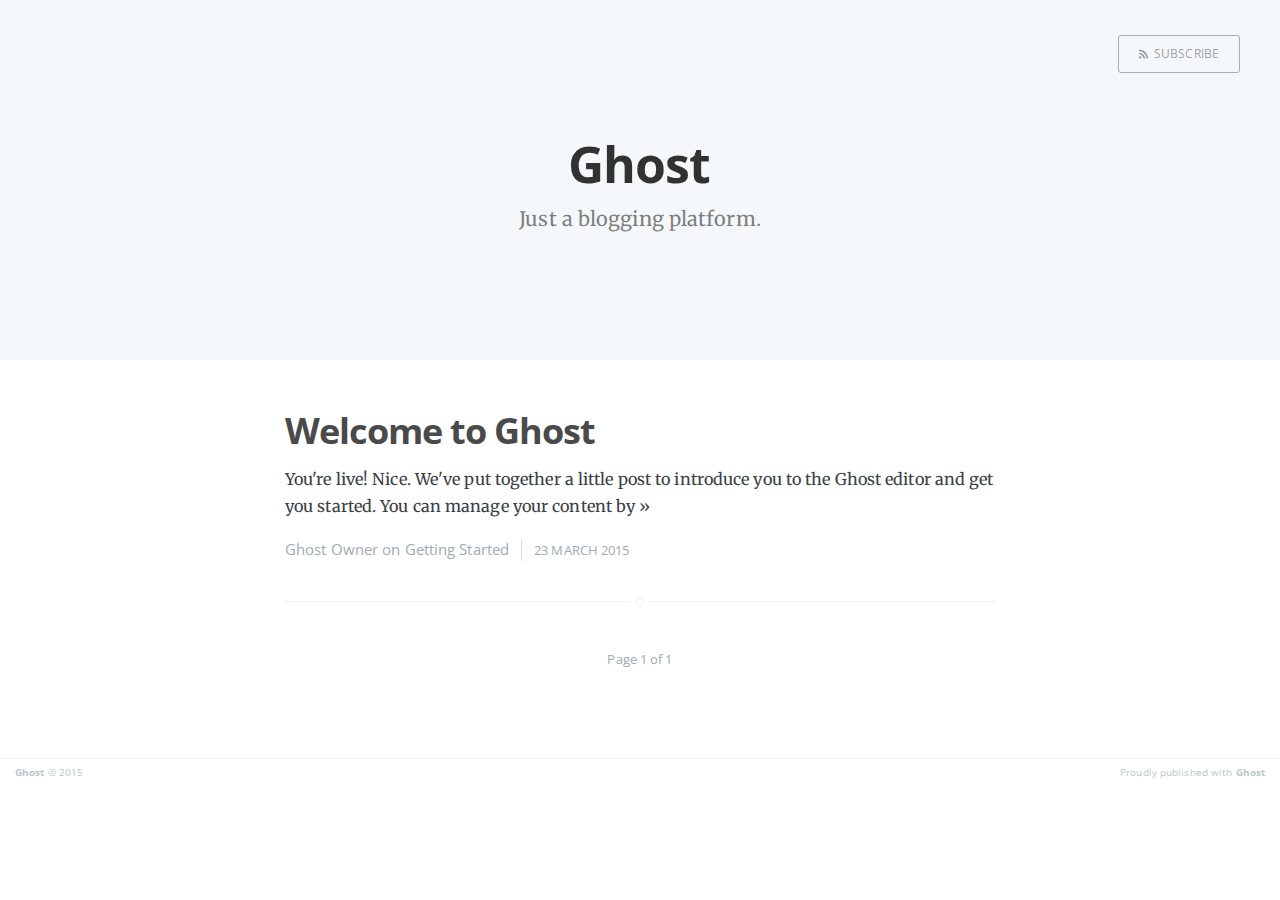
==== index.html @ f5a03727 "initial commit" ====
<head>
    <meta charset="utf-8">
    <meta http-equiv="X-UA-Compatible" content="IE=edge">

    <title>Ghost</title>
    <meta name="description" content="Just a blogging platform.">

    <meta name="HandheldFriendly" content="True">
    <meta name="viewport" content="width=device-width, initial-scale=1.0">

    <link rel="shortcut icon" href="favicon.ico">

    <link rel="stylesheet" type="text/css" href="assets/css/screen.css?v=80ca6e685e">
    <link rel="stylesheet" type="text/css" href="http://fonts.googleapis.com/css?family=Merriweather:300,700,700italic,300italic%7COpen+Sans:700,400">

    <link rel="canonical" href="http://localhost:2368/">
    <meta name="generator" content="Ghost 0.5">
    <link rel="alternate" type="application/rss+xml" title="Ghost" href="http://localhost:2368/rss/">
</head>
<body class="home-template">

    
<header class="main-header no-cover">
    <nav class="main-nav overlay clearfix">
        
        <a class="subscribe-button icon-feed" href="http://localhost:2368/rss/">Subscribe</a>
    </nav>
    <div class="vertical">
        <div class="main-header-content inner">
            <h1 class="page-title">Ghost</h1>
            <h2 class="page-description">Just a blogging platform.</h2>
        </div>
    </div>
    <a class="scroll-down icon-arrow-left" href="index.html#content" data-offset="-45"><span class="hidden">Scroll Down</span></a>
</header>

<main id="content" class="content" role="main">

    <div class="extra-pagination inner">
        <nav class="pagination" role="navigation">
        <span class="page-number">Page 1 of 1</span>
    </nav>
    </div>
    
    <article class="post tag-getting-started">
        <header class="post-header">
            <h2 class="post-title"><a href="welcome-to-ghost/">Welcome to Ghost</a></h2>
        </header>
        <section class="post-excerpt">
            <p>You're live! Nice. We've put together a little post to introduce you to the Ghost editor and get you started. You can manage your content by <a class="read-more" href="welcome-to-ghost/">»</a></p>
        </section>
        <footer class="post-meta">
            
            <a href="author/ghost-owner/">Ghost Owner</a>
             on <a href="tag/getting-started/">Getting Started</a>
            <time class="post-date" datetime="2015-03-23">23 March 2015</time>
        </footer>
    </article>
    
    <nav class="pagination" role="navigation">
        <span class="page-number">Page 1 of 1</span>
    </nav>

</main>

    <footer class="site-footer clearfix">
         <section class="copyright"><a href="http://localhost:2368">Ghost</a> © 2015</section>
         <section class="poweredby">Proudly published with <a href="https://ghost.org">Ghost</a></section>
    </footer>

    <script src="public/jquery.js?v=80ca6e685e"></script>

    <script type="text/javascript" src="assets/js/jquery.fitvids.js?v=80ca6e685e"></script>
    <script type="text/javascript" src="assets/js/index.js?v=80ca6e685e"></script>

</body>
---- assets/css/screen.css ----
/* ==========================================================================
   Table of Contents
   ========================================================================== */

/*

    0.  Normalize
    1.  Icons
    2.  General
    3.  Utilities
    4.  General
    5.  Single Post
    6.  Tag Archive
    7.  Third Party Elements
    8.  Pagination
    9.  Footer
    10. Media Queries (Tablet)
    11. Media Queries (Mobile)
    12. Animations

*/

/* ==========================================================================
   0. Normalize.css v2.1.3 | MIT License | git.io/normalize | (minified)
   ========================================================================== */

article, aside, details,
figcaption, figure,
footer, header, hgroup,
main, nav, section,
summary { display: block; }
audio, canvas, video { display: inline-block; }
audio:not([controls]) { display: none; height: 0; }
[hidden], template { display: none; }
html {
   font-family: sans-serif;
   -ms-text-size-adjust: 100%;
   -webkit-text-size-adjust: 100%;
}
body { margin: 0; }
a { background: transparent; }
a:focus { outline: thin dotted; }
a:active, a:hover { outline: 0; }
h1 { font-size: 2em; margin: 0.67em 0; }
abbr[title] { border-bottom: 1px dotted; }
b, strong { font-weight: 700; }
dfn { font-style: italic; }
hr {
   -moz-box-sizing: content-box;
   box-sizing: content-box;
   height: 0;
}
mark { background: #FF0; color: #000; }
code, kbd, pre,
samp { font-family: monospace, serif; font-size: 1em; }
pre { white-space: pre-wrap; }
q { quotes: "\201C" "\201D" "\2018" "\2019"; }
small { font-size: 80%; }
sub, sup {
   font-size: 75%;
   line-height: 0;
   position: relative;
   vertical-align: baseline;
}
sup { top: -0.5em; }
sub { bottom: -0.25em; }
img { border: 0; }
svg:not(:root) { overflow: hidden; }
figure { margin: 0; }
fieldset {
   border: 1px solid #c0c0c0;
   margin: 0 2px;
   padding: 0.35em 0.625em 0.75em;
}
legend { border: 0; padding: 0; }
button, input, select,
textarea { font-family: inherit; font-size: 100%; margin: 0; }
button, input { line-height: normal; }
button, select { text-transform: none; }
button, html input[type="button"],
input[type="reset"], input[type="submit"] {
   -webkit-appearance: button;
   cursor: pointer;
}
button[disabled], html input[disabled] { cursor: default; }
input[type="checkbox"],
input[type="radio"] { box-sizing: border-box; padding: 0; }
input[type="search"] {
   -webkit-appearance: textfield;
   -moz-box-sizing: content-box;
   -webkit-box-sizing: content-box;
   box-sizing: content-box;
}
input[type="search"]::-webkit-search-cancel-button,
input[type="search"]::-webkit-search-decoration { -webkit-appearance: none; }
button::-moz-focus-inner,
input::-moz-focus-inner { border: 0; padding: 0; }
textarea { overflow: auto; vertical-align: top; }
table { border-collapse: collapse; border-spacing: 0; }


/* ==========================================================================
   1. Icons - Sets up the icon font and respective classes
   ========================================================================== */

/* Import the font file with the icons in it */
@font-face {
    font-family: "casper-icons";
    src:url("../fonts/casper-icons.eot");
    src:url("../fonts/casper-icons.eot?") format("embedded-opentype"),
        url("../fonts/casper-icons.woff") format("woff"),
        url("../fonts/casper-icons.ttf") format("truetype"),
        url("../fonts/casper-icons.svg") format("svg");
    font-weight: normal;
    font-style: normal;
}

/* Apply these base styles to all icons */
[class^="icon-"]:before, [class*=" icon-"]:before {
    font-family: "casper-icons", "Open Sans", sans-serif;
    speak: none;
    font-style: normal;
    font-weight: normal;
    font-variant: normal;
    text-transform: none;
    line-height: 1;
    text-decoration: none !important;
    -webkit-font-smoothing: antialiased;
    -moz-osx-font-smoothing: grayscale;
}

/* Each icon is created by inserting the correct character into the
   content of the :before pseudo element. Like a boss. */
.icon-ghost:before {
    content: "\f600";
}
.icon-feed:before {
    content: "\f601";
}
.icon-twitter:before {
    content: "\f602";
    font-size: 1.1em;
}
.icon-google-plus:before {
    content: "\f603";
}
.icon-facebook:before {
    content: "\f604";
}
.icon-arrow-left:before {
    content: "\f605";
}
.icon-stats:before {
    content: "\f606";
}
.icon-location:before {
    content: "\f607";
    margin-left: -3px; /* Tracking fix */
}
.icon-link:before {
    content: "\f608";
}


/* ==========================================================================
   2. General - Setting up some base styles
   ========================================================================== */

html {
    height: 100%;
    max-height: 100%;
    font-size: 62.5%;
    -webkit-tap-highlight-color: rgba(0, 0, 0, 0);
}

body {
    height: 100%;
    max-height: 100%;
    font-family: "Merriweather", serif;
    letter-spacing: 0.01rem;
    font-size: 1.8rem;
    line-height: 1.75em;
    color: #3A4145;
    -webkit-font-feature-settings: 'kern' 1;
    -moz-font-feature-settings: 'kern' 1;
    -o-font-feature-settings: 'kern' 1;
}

::-moz-selection {
    background: #D6EDFF;
}

::selection {
    background: #D6EDFF;
}

h1, h2, h3,
h4, h5, h6 {
    -webkit-font-feature-settings: 'dlig' 1, 'liga' 1, 'lnum' 1, 'kern' 1;
    -moz-font-feature-settings: 'dlig' 1, 'liga' 1, 'lnum' 1, 'kern' 1;
    -o-font-feature-settings: 'dlig' 1, 'liga' 1, 'lnum' 1, 'kern' 1;
    color: #2E2E2E;
    line-height: 1.15em;
    margin: 0 0 0.4em 0;
    font-family: "Open Sans", sans-serif;
}

h1 {
    font-size: 5rem;
    letter-spacing: -2px;
    text-indent: -3px;
}

h2 {
    font-size: 3.6rem;
    letter-spacing: -1px;
}

h3 {
    font-size: 3rem;
}

h4 {
    font-size: 2.5rem;
}

h5 {
    font-size: 2rem;
}

h6 {
    font-size: 2rem;
}

a {
    color: #4A4A4A;
    transition: color ease 0.3s;
}

a:hover {
    color: #111;
}

p, ul, ol, dl {
    -webkit-font-feature-settings: 'liga' 1, 'onum' 1, 'kern' 1;
    -moz-font-feature-settings: 'liga' 1, 'onum' 1, 'kern' 1;
    -o-font-feature-settings: 'liga' 1, 'onum' 1, 'kern' 1;
    margin: 0 0 1.75em 0;
}

ol, ul {
    padding-left: 3rem;
}

ol ol, ul ul,
ul ol, ol ul {
    margin: 0 0 0.4em 0;
    padding-left: 2em;
}

dl dt {
    float: left;
    width: 180px;
    overflow: hidden;
    clear: left;
    text-align: right;
    text-overflow: ellipsis;
    white-space: nowrap;
    font-weight: 700;
    margin-bottom: 1em;
}

dl dd {
    margin-left: 200px;
    margin-bottom: 1em
}

li {
    margin: 0.4em 0;
}

li li {
    margin: 0;
}

hr {
    display: block;
    height: 1px;
    border: 0;
    border-top: #EFEFEF 1px solid;
    margin: 3.2em 0;
    padding: 0;
}

blockquote {
    -moz-box-sizing: border-box;
    box-sizing: border-box;
    margin: 1.75em 0 1.75em -2.2em;
    padding: 0 0 0 1.75em;
    border-left: #4A4A4A 0.4em solid;
}

blockquote p {
    margin: 0.8em 0;
    font-style: italic;
}

blockquote small {
    display: inline-block;
    margin: 0.8em 0 0.8em 1.5em;
    font-size: 0.9em;
    color: #CCC;
}

blockquote small:before { content: "\2014 \00A0"; }

blockquote cite {
    font-weight: 700;
}

blockquote cite a { font-weight: normal; }

mark {
    background-color: #FFC336;
}

code, tt {
    padding: 1px 3px;
    font-family: Inconsolata, monospace, sans-serif;
    font-size: 0.85em;
    white-space: pre-wrap;
    border: #E3EDF3 1px solid;
    background: #F7FAFB;
    border-radius: 2px;
}

pre {
    -moz-box-sizing: border-box;
    box-sizing: border-box;
    margin: 0 0 1.75em 0;
    border: #E3EDF3 1px solid;
    width: 100%;
    padding: 10px;
    font-family: Inconsolata, monospace, sans-serif;
    font-size: 0.9em;
    white-space: pre;
    overflow: auto;
    background: #F7FAFB;
    border-radius: 3px;
}

pre code, tt {
    font-size: inherit;
    white-space: -moz-pre-wrap;
    white-space: pre-wrap;
    background: transparent;
    border: none;
    padding: 0;
}

kbd {
    display: inline-block;
    margin-bottom: 0.4em;
    padding: 1px 8px;
    border: #CCC 1px solid;
    color: #666;
    text-shadow: #FFF 0 1px 0;
    font-size: 0.9em;
    font-weight: 700;
    background: #F4F4F4;
    border-radius: 4px;
    box-shadow:
        0 1px 0 rgba(0, 0, 0, 0.2),
        0 1px 0 0 #fff inset;
}

table {
    -moz-box-sizing: border-box;
    box-sizing: border-box;
    margin: 1.75em 0;
    width: 100%;
    max-width: 100%;
    background-color: transparent;
}

table th,
table td {
    padding: 8px;
    line-height: 20px;
    text-align: left;
    vertical-align: top;
    border-top: #EFEFEF 1px solid;
}

table th { color: #000; }

table caption + thead tr:first-child th,
table caption + thead tr:first-child td,
table colgroup + thead tr:first-child th,
table colgroup + thead tr:first-child td,
table thead:first-child tr:first-child th,
table thead:first-child tr:first-child td {
    border-top: 0;
}

table tbody + tbody { border-top: #EFEFEF 2px solid; }

table table table { background-color: #FFF; }

table tbody > tr:nth-child(odd) > td,
table tbody > tr:nth-child(odd) > th {
    background-color: #F6F6F6;
}

table.plain tbody > tr:nth-child(odd) > td,
table.plain tbody > tr:nth-child(odd) > th {
   background: transparent;
}

iframe, .fluid-width-video-wrapper {
    display: block;
    margin: 1.75em 0;
}

/* When a video is inside the fitvids wrapper, drop the
margin on the iframe, cause it breaks stuff. */
.fluid-width-video-wrapper iframe {
    margin: 0;
}


/* ==========================================================================
   3. Utilities - These things get used a lot
   ========================================================================== */

/* Clears shit */
.clearfix:before,
.clearfix:after {
    content: " ";
    display: table;
}
.clearfix:after { clear: both; }
.clearfix { *zoom: 1; }

/* Hides shit */
.hidden {
    text-indent: -9999px;
    visibility: hidden;
    display: none;
}

/* Creates a responsive wrapper that makes our content scale nicely */
.inner {
    position: relative;
    width: 80%;
    max-width: 710px;
    margin: 0 auto;
}

/* Centres vertically yo. (IE8+) */
.vertical {
    display: table-cell;
    vertical-align: middle;
}


/* ==========================================================================
   4. General - The main styles for the the theme
   ========================================================================== */

/* Big cover image on the home page */
.main-header {
    position: relative;
    display: table;
    width: 100%;
    height: 100%;
    margin-bottom: 5rem;
    text-align: center;
    background: #222 no-repeat center center;
    background-size: cover;
    overflow: hidden;
}

.main-header .inner {
    width: 80%;
}

.main-nav {
    position: relative;
    padding: 35px 40px;
    margin: 0 0 30px 0;
}

.main-nav a {
    text-decoration: none;
    font-family: 'Open Sans', sans-serif;
}

/* Create a bouncing scroll-down arrow on homepage with cover image */
.scroll-down {
    display: block;
    position: absolute;
    z-index: 100;
    bottom: 45px;
    left: 50%;
    margin-left: -16px;
    width: 34px;
    height: 34px;
    font-size: 34px;
    text-align: center;
    text-decoration: none;
    color: rgba(255,255,255,0.7);
    -webkit-transform: rotate(-90deg);
    transform: rotate(-90deg);
    -webkit-animation: bounce 4s 2s infinite;
    animation: bounce 4s 2s infinite;
}

/* Stop it bouncing and increase contrast when hovered */
.scroll-down:hover {
    color: #fff;
    -webkit-animation: none;
    animation: none;
}

/* Put a semi-opaque radial gradient behind the icon to make it more visible
   on photos which happen to have a light background. */
.home-template .main-header:after {
    display: block;
    content: " ";
    width: 150px;
    height: 130px;
    border-radius: 100%;
    position: absolute;
    bottom: 0;
    left: 50%;
    margin-left: -75px;
    background: -moz-radial-gradient(center, ellipse cover,  rgba(0,0,0,0.15) 0%, rgba(0,0,0,0) 70%, rgba(0,0,0,0) 100%);
    background: -webkit-gradient(radial, center center, 0px, center center, 100%, color-stop(0%,rgba(0,0,0,0.15)), color-stop(70%,rgba(0,0,0,0)), color-stop(100%,rgba(0,0,0,0)));
    background: -webkit-radial-gradient(center, ellipse cover,  rgba(0,0,0,0.15) 0%,rgba(0,0,0,0) 70%,rgba(0,0,0,0) 100%);
    background: radial-gradient(ellipse at center,  rgba(0,0,0,0.15) 0%,rgba(0,0,0,0) 70%,rgba(0,0,0,0) 100%);
}

/* Hide when there's no cover image or on page2+ */
.no-cover .scroll-down,
.no-cover.main-header:after,
.archive-template .scroll-down,
.archive-template .main-header:after {
    display: none
}

/* Appears in the top right corner of your home page */
.blog-logo {
    display: block;
    float: left;
    background: none !important;
    border: none !important;
}

.blog-logo img {
    -webkit-box-sizing: border-box;
    -moz-box-sizing: border-box;
    box-sizing: border-box;
    display: block;
    height: 38px;
    padding: 1px 0 5px 0;
    width: auto;
}

.back-button {
    -webkit-box-sizing: border-box;
    -moz-box-sizing: border-box;
    box-sizing: border-box;
    display: inline-block;
    float: left;
    height: 38px;
    padding: 0 15px 0 10px;
    border: transparent 1px solid;
    color: #9EABB3;
    text-align: center;
    font-size: 12px;
    text-transform: uppercase;
    line-height: 35px;
    border-radius: 3px;
    background: rgba(0,0,0,0.1);
    transition: all ease 0.3s;
}
.back-button:before {
    position: relative;
    bottom: -2px;
    font-size: 13px;
    line-height: 0;
    margin-right: 8px;
}

.subscribe-button {
    -webkit-box-sizing: border-box;
    -moz-box-sizing: border-box;
    box-sizing: border-box;
    display: inline-block;
    float: right;
    height: 38px;
    padding: 0 20px;
    border: transparent 1px solid;
    color: #9EABB3;
    text-align: center;
    font-size: 12px;
    text-transform: uppercase;
    line-height: 35px;
    white-space: nowrap;
    border-radius: 3px;
    background: rgba(0,0,0,0.1);
    transition: all ease 0.3s;
}
.subscribe-button:before {
    font-size: 9px;
    margin-right: 6px;
}

/* Special styles when overlaid on an image*/
.main-nav.overlay {
    position: absolute;
    top: 0;
    left: 0;
    right: 0;
    height: 70px;
    border: none;
    background: -moz-linear-gradient(top, rgba(0,0,0,0.2) 0%, rgba(0,0,0,0) 100%);
    background: -webkit-gradient(linear, left top, left bottom, color-stop(0%,rgba(0,0,0,0.2)), color-stop(100%,rgba(0,0,0,0)));
    background: -webkit-linear-gradient(top, rgba(0,0,0,0.2) 0%,rgba(0,0,0,0) 100%);
    background: linear-gradient(to bottom, rgba(0,0,0,0.2) 0%,rgba(0,0,0,0) 100%);
}
.no-cover .main-nav.overlay,
.no-cover .back-button,
.no-cover .subscribe-button {
    background: none;
}

.main-nav.overlay a {
    color: #fff;
}

.main-nav.overlay .back-button,
.main-nav.overlay .subscribe-button {
    border-color: rgba(255,255,255,0.6);
}

.main-nav.overlay a:hover {
    color: #222;
    border-color: #fff;
    background: #fff;
    transition: all 0.1s ease;
}

/* Add a border to the buttons on hover */
.back-button:hover,
.subscribe-button:hover {
    border-color: #bfc8cd;
    color: #9EABB3;
}

/* The details of your blog. Defined in ghost/settings/ */
.page-title {
    margin: 10px 0 10px 0;
    font-size: 5rem;
    letter-spacing: -1px;
    font-weight: 700;
    font-family: "Open Sans", sans-serif;
    color: #fff;
}

.page-description {
    margin: 0;
    font-size: 2rem;
    line-height: 1.5em;
    font-weight: 400;
    font-family: "Merriweather", serif;
    letter-spacing: 0.01rem;
    color: rgba(255,255,255,0.8);
}

.no-cover.main-header {
    min-height: 160px;
    max-height: 40%;
    background: #f5f8fa;
}

.no-cover .page-title {
    color: rgba(0,0,0,0.8);
}

.no-cover .page-description {
    color: rgba(0,0,0,0.5);
}

.no-cover .main-nav.overlay .back-button,
.no-cover .main-nav.overlay .subscribe-button {
    color: rgba(0,0,0,0.4);
    border-color: rgba(0,0,0,0.3);
}

/* Add subtle load-in animation for content on the home page */
.home-template .page-title {
    -webkit-animation: fade-in-down 0.6s;
    animation: fade-in-down 0.6s;
    -webkit-animation-delay: 0.2s;
    animation-delay: 0.2s;
}
.home-template .page-description {
    -webkit-animation: fade-in-down 0.9s;
    animation: fade-in-down 0.9s;
    -webkit-animation-delay: 0.1s;
    animation-delay: 0.1s;
}

/* Every post, on every page, gets this style on its <article> tag */
.post {
    position: relative;
    width: 80%;
    max-width: 710px;
    margin: 4rem auto;
    padding-bottom: 4rem;
    border-bottom: #EBF2F6 1px solid;
    word-break: break-word;
    hyphens: auto;
}

/* Add a little circle in the middle of the border-bottom on our .post
   just for the lolz and stylepoints. */
.post:after {
    display: block;
    content: "";
    width: 7px;
    height: 7px;
    border: #E7EEF2 1px solid;
    position: absolute;
    bottom: -5px;
    left: 50%;
    margin-left: -5px;
    background: #FFF;
    -webkit-border-radius: 100%;
    -moz-border-radius: 100%;
    border-radius: 100%;
    box-shadow: #FFF 0 0 0 5px;
}

body:not(.post-template) .post-title {
    font-size: 3.6rem;
}

.post-title a {
    text-decoration: none;
}

.post-excerpt p {
    margin: 0;
    font-size: 0.9em;
    line-height: 1.7em;
}

.read-more {
    text-decoration: none;
}

.post-meta {
    display: block;
    margin: 1.75rem 0 0 0;
    font-family: "Open Sans", sans-serif;
    font-size: 1.5rem;
    line-height: 2.2rem;
    color: #9EABB3;
}

.author-thumb {
    width: 24px;
    height: 24px;
    float: left;
    margin-right: 9px;
    border-radius: 100%;
}

.post-meta a {
    color: #9EABB3;
    text-decoration: none;
}

.post-meta a:hover {
    text-decoration: underline;
}

.user-meta {
    position: relative;
    padding: 0.3rem 40px 0 100px;
    min-height: 77px;
}

.post-date {
    display: inline-block;
    margin-left: 8px;
    padding-left: 12px;
    border-left: #d5dbde 1px solid;
    text-transform: uppercase;
    font-size: 1.3rem;
    white-space: nowrap;
}

.user-image {
    position: absolute;
    top: 0;
    left: 0;
}

.user-name {
    display: block;
    font-weight: 700;
}

.user-bio {
    display: block;
    max-width: 440px;
    font-size: 1.4rem;
    line-height: 1.5em;
}

.publish-meta {
    position: absolute;
    top: 0;
    right: 0;
    padding: 4.3rem 0 4rem 0;
    text-align: right;
}

.publish-heading {
    display: block;
    font-weight: 700;
}

.publish-date {
    display: block;
    font-size: 1.4rem;
    line-height: 1.5em;
}


/* ==========================================================================
   5. Single Post - When you click on an individual post
   ========================================================================== */

.post-template .post-header {
   margin-bottom: 3.4rem;
}

.post-template .post-title {
    margin-bottom: 0;
}

.post-template .post-meta {
    margin: 0;
}

.post-template .post-date {
    padding: 0;
    margin: 0;
    border: none;
}

/* Stop .full-img from creating horizontal scroll - slight hack due to
   imperfections with browser width % calculations and rounding */
.post-template .content {
    overflow: hidden;
}

/* Tweak the .post wrapper style */
.post-template .post {
    margin-top: 0;
    border-bottom: none;
    padding-bottom: 0;
}

/* Kill that stylish little circle that was on the border, too */
.post-template .post:after {
    display: none;
}

/* Keep images centred and within the bounds of the post-width */
.post-content img {
    display: block;
    max-width: 100%;
    height: auto;
    margin: 0 auto;
    padding: 0.6em 0;
}

/* Break out larger images to be wider than the main text column
   the class is applied with jQuery */
.post-content .full-img {
    width: 126%;
    max-width: none;
    margin: 0 -13%;
}

/* The author credit area after the post */
.post-footer {
    position: relative;
    margin: 6rem 0 0 0;
    padding: 6rem 0 0 0;
    border-top: #EBF2F6 1px solid;
}

.post-footer h4 {
    font-size: 1.8rem;
    margin: 0;
}

.post-footer p {
    margin: 1rem 0;
    font-size: 1.4rem;
    line-height: 1.75em;
}

/* list of author links - location / url */
.author-meta {
    padding: 0;
    margin: 0;
    list-style: none;
    font-size: 1.4rem;
    line-height: 1;
    font-style: italic;
    color: #9EABB3;
}

.author-meta a {
    color: #9EABB3;
}
.author-meta a:hover {
    color: #111;
}

/* Create some space to the right for the share links */
.post-footer .author {
    margin-right: 180px;
}

.post-footer h4 a {
    color: #2e2e2e;
    text-decoration: none;
}

.post-footer h4 a:hover {
    text-decoration: underline;
}

/* Drop the share links in the space to the right.
   Doing it like this means it's easier for the author bio
   to be flexible at smaller screen sizes while the share
   links remain at a fixed width the whole time */
.post-footer .share {
    position: absolute;
    top: 6rem;
    right: 0;
    width: 140px;
}

.post-footer .share a {
    font-size: 1.8rem;
    display: inline-block;
    margin: 1rem 1.6rem 1.6rem 0;
    color: #BBC7CC;
    text-decoration: none;
}

.post-footer .share a:hover {
    color: #50585D;
}

/* The subscribe icon on the footer */
.subscribe {
    width: 28px;
    height: 28px;
    position: absolute;
    top: -14px;
    left: 50%;
    margin-left: -15px;
    border: #EBF2F6 1px solid;
    text-align: center;
    line-height: 2.4rem;
    border-radius: 50px;
    background: #FFF;
    transition: box-shadow 0.5s;
}

/* The RSS icon, inserted via icon font */
.subscribe:before {
    color: #D2DEE3;
    font-size: 10px;
    position: absolute;
    top: 2px;
    left: 9px;
    font-weight: 700;
    transition: color 0.5s ease;
}

/* Add a box shadow to on hover */
.subscribe:hover {
    box-shadow: rgba(0,0,0,0.05) 0 0 0 3px;
    transition: box-shadow 0.25s;
}

.subscribe:hover:before {
    color: #50585D;
}

/* CSS tooltip saying "Subscribe!" - initially hidden */
.tooltip {
    opacity: 0;
    display: block;
    width: 53px;
    padding: 4px 8px 5px 8px;
    position:absolute;
    top: -23px;
    left: -21px;
    color: rgba(255,255,255,0.9);
    font-size: 1.1rem;
    line-height: 1em;
    text-align: center;
    background: #50585D;
    border-radius: 20px;
    box-shadow: 0 1px 4px rgba(0,0,0,0.1);
    transition: opacity 0.3s ease, top 0.3s ease;
}

/* The little chiclet arrow under the tooltip, pointing down */
.tooltip:after {
    content: " ";
    border-width: 5px 5px 0 5px;
    border-style: solid;
    border-color: #50585D transparent;
    display: block;
    position: absolute;
    bottom: -4px;
    left: 50%;
    margin-left: -5px;
    z-index: 220;
    width: 0;
}

/* On hover, show the tooltip! */
.subscribe:hover .tooltip {
    opacity: 1;
    top: -33px;
}

/* ==========================================================================
   6. Author profile
   ========================================================================== */

.post-head.main-header {
    height: 65%;
    min-height: 180px;
}

.no-cover.post-head.main-header {
    height: 85px;
    min-height: 0;
    margin-bottom: 0;
    background: transparent;
}

.tag-head.main-header {
    height: 40%;
    min-height: 180px;
}

.author-head.main-header {
    height: 40%;
    min-height: 180px;
}

.no-cover.author-head.main-header {
    height: 10%;
    min-height: 100px;
    background: transparent;
}

.author-profile {
    padding: 0 15px 5rem 15px;
    border-bottom: #EBF2F6 1px solid;
    text-align: center;
}

/* Add a little circle in the middle of the border-bottom */
.author-profile:after {
    display: block;
    content: "";
    width: 7px;
    height: 7px;
    border: #E7EEF2 1px solid;
    position: absolute;
    bottom: -5px;
    left: 50%;
    margin-left: -5px;
    background: #FFF;
    -webkit-border-radius: 100%;
    -moz-border-radius: 100%;
    border-radius: 100%;
    box-shadow: #FFF 0 0 0 5px;
}

.author-image {
    -webkit-box-sizing: border-box;
    -moz-box-sizing: border-box;
    box-sizing: border-box;
    display: block;
    position: absolute;
    top: -40px;
    left: 50%;
    margin-left: -40px;
    width: 80px;
    height: 80px;
    border-radius: 100%;
    overflow: hidden;
    padding: 6px;
    background: #fff;
    z-index: 2;
    box-shadow: #E7EEF2 0 0 0 1px;
}

.author-image .img {
    position: relative;
    display: block;
    width: 100%;
    height: 100%;
    background-size: cover;
    background-position: center center;
    border-radius: 100%;
}

.author-profile .author-image {
    position: relative;
    left: auto;
    top: auto;
    width: 120px;
    height: 120px;
    padding: 3px;
    margin: -100px auto 0 auto;
    box-shadow: none;
}

.author-title {
    margin: 1.5rem 0 1rem;
}

.author-bio {
    font-size: 1.8rem;
    line-height: 1.5em;
    font-weight: 200;
    color: #50585D;
    letter-spacing: 0;
    text-indent: 0;
}

.author-meta {
    margin: 1.6rem 0;
}
/* Location, website, and link */
.author-profile .author-meta {
    margin: 2rem 0;
    font-family: "Merriweather", serif;
    letter-spacing: 0.01rem;
    font-size: 1.7rem;
}
.author-meta span {
    display: inline-block;
    margin: 0 2rem 1rem 0;
    word-wrap: break-word;
}
.author-meta a {
    text-decoration: none;
}

/* Turn off meta for page2+ to make room for extra
   pagination prev/next links */
.archive-template .author-profile .author-meta {
    display: none;
}

/* ==========================================================================
   7. Third Party Elements - Embeds from other services
   ========================================================================== */

/* Github */
.gist table {
    margin: 0;
    font-size: 1.4rem;
}
.gist .line-number {
    min-width: 25px;
    font-size: 1.1rem;
}

/* Pastebin */
.content .embedPastebin {
    margin-bottom: 1.75em;
}

/* ==========================================================================
   8. Pagination - Tools to let you flick between pages
   ========================================================================== */

/* The main wrapper for our pagination links */
.pagination {
    position: relative;
    width: 80%;
    max-width: 710px;
    margin: 4rem auto;
    font-family: "Open Sans", sans-serif;
    font-size: 1.3rem;
    color: #9EABB3;
    text-align: center;
}

.pagination a {
    color: #9EABB3;
    transition: all 0.2s ease;
}

/* Push the previous/next links out to the left/right */
.older-posts,
.newer-posts {
    position: absolute;
    display: inline-block;
    padding: 0 15px;
    border: #bfc8cd 1px solid;
    text-decoration: none;
    border-radius: 4px;
    transition: border ease 0.3s;
}

.older-posts {
    right: 0;
}

.page-number {
    display: inline-block;
    padding: 2px 0;
    min-width: 100px;
}

.newer-posts {
    left: 0;
}

.older-posts:hover,
.newer-posts:hover {
    color: #889093;
    border-color: #98a0a4;
}

.extra-pagination {
    display: none;
    border-bottom: #EBF2F6 1px solid;
}
.extra-pagination:after {
    display: block;
    content: "";
    width: 7px;
    height: 7px;
    border: #E7EEF2 1px solid;
    position: absolute;
    bottom: -5px;
    left: 50%;
    margin-left: -5px;
    background: #FFF;
    -webkit-border-radius: 100%;
    -moz-border-radius: 100%;
    border-radius: 100%;
    box-shadow: #FFF 0 0 0 5px;
}
.extra-pagination .pagination {
    width: auto;
}

/* On page2+ make all the headers smaller */
.archive-template .main-header {
    max-height: 30%;
}

/* On page2+ show extra pagination controls at the top of post list */
.archive-template .extra-pagination {
    display: block;
}


/* ==========================================================================
   9. Footer - The bottom of every page
   ========================================================================== */

.site-footer {
    position: relative;
    margin: 8rem 0 0 0;
    padding: 0.5rem 15px;
    border-top: #EBF2F6 1px solid;
    font-family: "Open Sans", sans-serif;
    font-size: 1rem;
    line-height: 1.75em;
    color: #BBC7CC;
}

.site-footer a {
    color: #BBC7CC;
    text-decoration: none;
    font-weight: bold;
}

.site-footer a:hover {
    color: #50585D;
}

.poweredby {
    display: block;
    width: 45%;
    float: right;
    text-align: right;
}

.copyright {
    display: block;
    width: 45%;
    float: left;
}


/* ==========================================================================
   10. Media Queries - Smaller than 900px
   ========================================================================== */

@media only screen and (max-width: 900px) {

    .main-nav {
        padding: 15px;
    }

    blockquote {
        margin-left: 0;
    }

    .main-header {
        -webkit-box-sizing: border-box;
        -moz-box-sizing: border-box;
        box-sizing: border-box;
        height: auto;
        min-height: 240px;
        height: 60%;
        padding: 15% 0;
    }

    .scroll-down,
    .home-template .main-header:after { display: none; }

    .archive-template .main-header {
        min-height: 180px;
        padding: 10% 0;
    }

    .blog-logo img {
        padding: 4px 0;
    }

    .page-title {
        font-size: 4rem;
        letter-spacing: -1px;
    }

    .page-description {
        font-size: 1.8rem;
        line-height: 1.5em;
    }

    .post {
        font-size: 0.95em
    }

    body:not(.post-template) .post-title {
        font-size: 3.2rem;
    }

    hr {
        margin: 2.4em 0;
    }

    ol, ul {
        padding-left: 2em;
    }

    h1 {
        font-size: 4.5rem;
        text-indent: -2px;
    }

    h2 {
        font-size: 3.6rem;
    }

    h3 {
        font-size: 3.1rem;
    }

    h4 {
        font-size: 2.5rem;
    }

    h5 {
        font-size: 2.2rem;
    }

    h6 {
        font-size: 1.8rem;
    }

    .author-profile {
        padding-bottom: 4rem;
    }

    .author-profile .author-bio {
        font-size: 1.6rem;
    }

    .author-meta span {
        display: block;
        margin: 1.5rem 0;
    }
    .author-profile .author-meta span {
        font-size: 1.6rem;
    }

    .post-head.main-header {
        height:45%;
    }

    .tag-head.main-header,
    .author-head.main-header {
        height: 30%;
    }

    .no-cover.post-head.main-header {
        height: 55px;
        padding: 0;
    }

    .no-cover.author-head.main-header {
        padding: 0;
    }

}


/* ==========================================================================
   11. Media Queries - Smaller than 500px
   ========================================================================== */

@media only screen and (max-width: 500px) {

    .main-header {
        margin-bottom: 15px;
        height: 40%;
    }

    .no-cover.main-header {
        height: 30%;
    }

    .archive-template .main-header {
        max-height: 20%;
        min-height: 160px;
        padding: 10% 0;
    }

    .main-nav {
        padding: 0;
        margin-bottom: 2rem;
        border-bottom: #e0e4e7 1px solid;
    }

    .blog-logo {
        padding: 10px 10px;
    }

    .blog-logo img {
        height: 26px;
    }

    .back-button,
    .subscribe-button {
        height: 44px;
        line-height: 41px;
        border-radius: 0;
        color: #2e2e2e;
        background: transparent;
    }
    .back-button:hover,
    .subscribe-button:hover {
        border-color: #ebeef0;
        color: #2e2e2e;
        background: #ebeef0;
    }

    .back-button {
        padding: 0 15px 0 10px;
    }

    .subscribe-button {
        padding: 0 12px;
    }

    .main-nav.overlay a:hover {
        color: #fff;
        border-color: transparent;
        background: transparent;
    }

    .no-cover .main-nav.overlay {
        background: none;
    }
    .no-cover .main-nav.overlay .back-button,
    .no-cover .main-nav.overlay .subscribe-button {
        border: none;
    }

    .main-nav.overlay .back-button,
    .main-nav.overlay .subscribe-button {
        border-color: transparent;
    }

    .blog-logo img {
        max-height: 80px;
    }

    .inner,
    .pagination {
        width: auto;
        margin: 2rem auto;
    }

    .post {
        width: auto;
        margin-top: 2rem;
        margin-bottom: 2rem;
        margin-left: 16px;
        margin-right: 16px;
        padding-bottom: 2rem;
        line-height: 1.65em;
    }

    .post-date {
        display: none;
    }

    .post-template .post-header {
        margin-bottom: 2rem;
    }

    .post-template .post-date {
        display: inline-block;
    }

    hr {
        margin: 1.75em 0;
    }

    p, ul, ol, dl {
        font-size: 0.95em;
        margin: 0 0 2.5rem 0;
    }

    .page-title {
        font-size: 3rem;
    }

    .post-excerpt p {
        font-size: 0.85em;
    }

    .page-description {
        font-size: 1.6rem;
    }

    h1, h2, h3,
    h4, h5, h6 {
        margin: 0 0 0.3em 0;
    }

    h1 {
        font-size: 2.8rem;
        letter-spacing: -1px;
    }

    h2 {
        font-size: 2.4rem;
        letter-spacing: 0;
    }

    h3 {
        font-size: 2.1rem;
    }

    h4 {
        font-size: 1.9rem;
    }

    h5 {
        font-size: 1.8rem;
    }

    h6 {
        font-size: 1.8rem;
    }

    body:not(.post-template) .post-title {
        font-size: 2.5rem;
    }

    .post-template .post {
        padding-bottom: 0;
        margin-bottom: 0;
    }

    .post-template .site-footer {
        margin-top: 0;
    }

    .post-content img {
        padding: 0;
    }

    .post-content .full-img {
        width: auto;
        width: calc(100% + 32px); /* expand with to image + margins */
        margin: 0 -16px; /* get rid of margins */
        min-width: 0;
        max-width: 112%; /* fallback when calc doesn't work */
    }

    .post-meta {
        font-size: 1.3rem;
        margin-top: 1rem;
    }

    .post-footer {
        padding: 5rem 0 3rem 0;
        text-align: center;
    }

    .post-footer .author {
        margin: 0 0 2rem 0;
        padding: 0 0 1.6rem 0;
        border-bottom: #EBF2F6 1px dashed;
    }

    .post-footer .share {
        position: static;
        width: auto;
    }

    .post-footer .share a {
        margin: 1.4rem 0.8rem 0 0.8rem;
    }

    .author-meta li {
        float: none;
        margin: 0;
        line-height: 1.75em;
    }

    .author-meta li:before {
        display: none;
    }

    .older-posts,
    .newer-posts {
        position: static;
        margin: 10px 0;
    }

    .page-number {
        display: block;
    }

    .site-footer {
        margin-top: 3rem;
    }

    .author-profile {
        padding-bottom: 2rem;
    }

    .post-head.main-header {
        height: 30%;
    }

    .tag-head.main-header,
    .author-head.main-header {
        height: 20%;
    }

    .author-profile .author-image {
        margin-top: -70px;
    }

    .author-profile .author-meta span {
        font-size: 1.4rem;
    }

    .archive-template .main-header .page-description {
        display: none;
    }

}


/* ==========================================================================
   12. Animations
   ========================================================================== */

/* Used to fade in title/desc on the home page */
@-webkit-keyframes fade-in-down {
    0% {
        opacity: 0;
        -webkit-transform: translateY(-10px);
        transform: translateY(-10px);
    }
    100% {
        opacity: 1;
        -webkit-transform: translateY(0);
        transform: translateY(0);
    }
}
@keyframes fade-in-down {
    0% {
        opacity: 0;
        -webkit-transform: translateY(-10px);
        transform: translateY(-10px);
    }
    100% {
        opacity: 1;
        -webkit-transform: translateY(0);
        transform: translateY(0);
    }
}

/* Used to bounce .scroll-down on home page */
@-webkit-keyframes bounce {
    0%, 10%, 25%, 40%, 50% {
        -webkit-transform: translateY(0) rotate(-90deg);
                transform: translateY(0) rotate(-90deg);
    }
    20% {
        -webkit-transform: translateY(-10px) rotate(-90deg);
                transform: translateY(-10px) rotate(-90deg);
    }
    30% {
        -webkit-transform: translateY(-5px) rotate(-90deg);
                transform: translateY(-5px) rotate(-90deg);
    }
}
@keyframes bounce {
    0%, 20%, 50%, 80%, 100% {
        -webkit-transform: translateY(0) rotate(-90deg);
                transform: translateY(0) rotate(-90deg);
    }
    40% {
        -webkit-transform: translateY(-10px) rotate(-90deg);
                transform: translateY(-10px) rotate(-90deg);
    }
    60% {
        -webkit-transform: translateY(-5px) rotate(-90deg);
                transform: translateY(-5px) rotate(-90deg);
    }
}


/* ==========================================================================
   End of file. Animations should be the last thing here. Do not add stuff
   below this point, or it will probably fuck everything up.
   ========================================================================== */
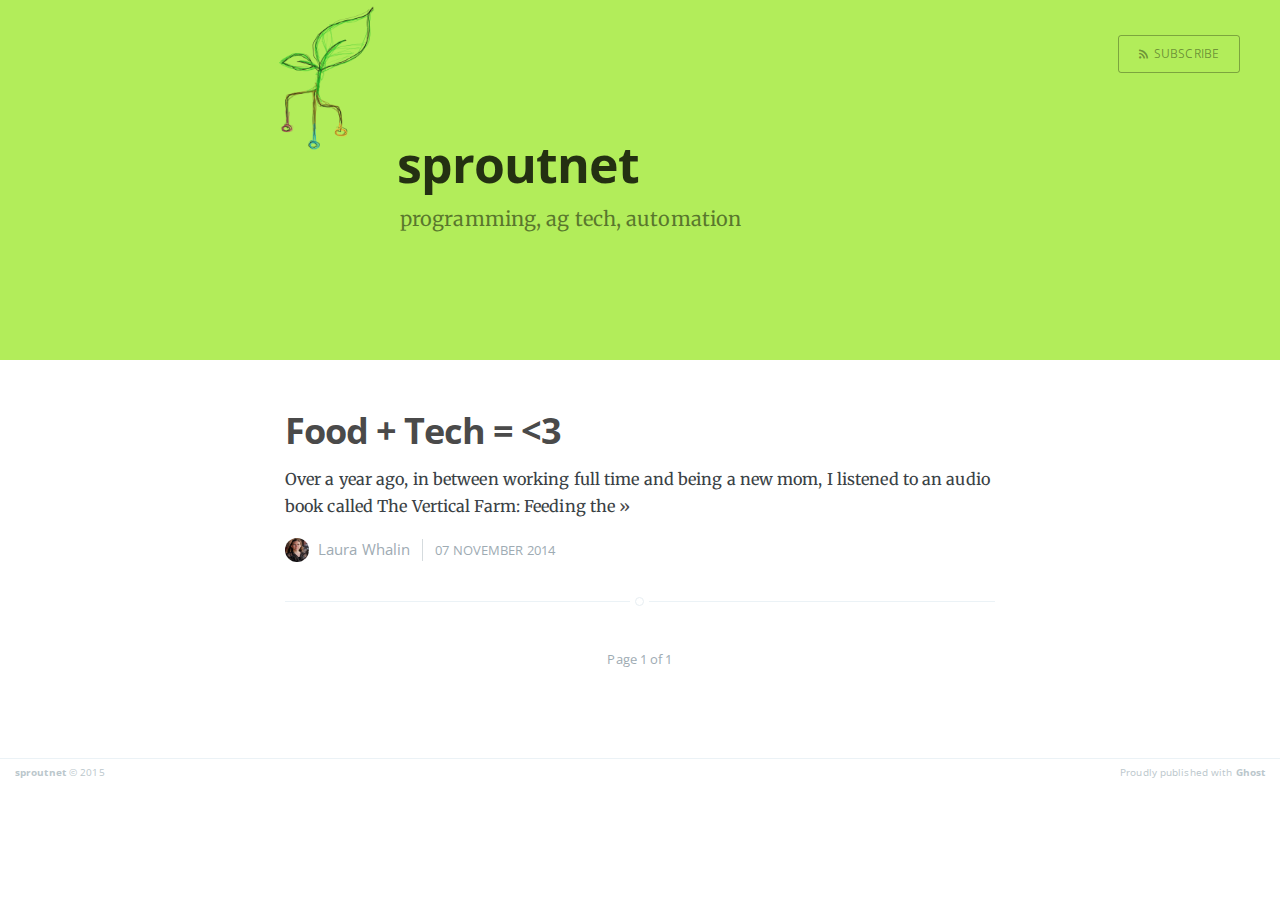
==== commit f2810dd5: "first post and css changes to header" ====
--- a/index.html
+++ b/index.html
@@ -3,8 +3,8 @@
     <meta charset="utf-8">
     <meta http-equiv="X-UA-Compatible" content="IE=edge">
 
-    <title>Ghost</title>
-    <meta name="description" content="Just a blogging platform.">
+    <title>sproutnet</title>
+    <meta name="description" content="programming, ag tech, automation">
 
     <meta name="HandheldFriendly" content="True">
     <meta name="viewport" content="width=device-width, initial-scale=1.0">
@@ -16,20 +16,20 @@
 
     <link rel="canonical" href="http://localhost:2368/">
     <meta name="generator" content="Ghost 0.5">
-    <link rel="alternate" type="application/rss+xml" title="Ghost" href="http://localhost:2368/rss/">
+    <link rel="alternate" type="application/rss+xml" title="sproutnet" href="http://localhost:2368/rss/">
 </head>
 <body class="home-template">
 
     
 <header class="main-header no-cover">
     <nav class="main-nav overlay clearfix">
-        
+        <a class="blog-logo" href="http://localhost:2368"><img src="content/images/2015/03/Project-6-2.png" alt="Blog Logo"></a>
         <a class="subscribe-button icon-feed" href="http://localhost:2368/rss/">Subscribe</a>
     </nav>
     <div class="vertical">
         <div class="main-header-content inner">
-            <h1 class="page-title">Ghost</h1>
-            <h2 class="page-description">Just a blogging platform.</h2>
+            <h1 class="page-title">sproutnet</h1>
+            <h2 class="page-description">programming, ag tech, automation</h2>
         </div>
     </div>
     <a class="scroll-down icon-arrow-left" href="index.html#content" data-offset="-45"><span class="hidden">Scroll Down</span></a>
@@ -43,18 +43,18 @@
     </nav>
     </div>
     
-    <article class="post tag-getting-started">
+    <article class="post">
         <header class="post-header">
-            <h2 class="post-title"><a href="welcome-to-ghost/">Welcome to Ghost</a></h2>
+            <h2 class="post-title"><a href="food-tech/">Food + Tech = &lt;3</a></h2>
         </header>
         <section class="post-excerpt">
-            <p>You're live! Nice. We've put together a little post to introduce you to the Ghost editor and get you started. You can manage your content by <a class="read-more" href="welcome-to-ghost/">»</a></p>
+            <p>Over a year ago, in between working full time and being a new mom, I listened to an audio book called The Vertical Farm: Feeding the <a class="read-more" href="food-tech/">»</a></p>
         </section>
         <footer class="post-meta">
+            <img class="author-thumb" src="content/images/2015/03/laurawindy.jpg" alt="Author image" nopin="nopin">
+            <a href="author/laura/">Laura Whalin</a>
             
-            <a href="author/ghost-owner/">Ghost Owner</a>
-             on <a href="tag/getting-started/">Getting Started</a>
-            <time class="post-date" datetime="2015-03-23">23 March 2015</time>
+            <time class="post-date" datetime="2014-11-07">07 November 2014</time>
         </footer>
     </article>
     
@@ -65,7 +65,7 @@
 </main>
 
     <footer class="site-footer clearfix">
-         <section class="copyright"><a href="http://localhost:2368">Ghost</a> © 2015</section>
+         <section class="copyright"><a href="http://localhost:2368">sproutnet</a> © 2015</section>
          <section class="poweredby">Proudly published with <a href="https://ghost.org">Ghost</a></section>
     </footer>
 
--- a/assets/css/screen.css
+++ b/assets/css/screen.css
@@ -475,7 +475,6 @@
     width: 100%;
     height: 100%;
     margin-bottom: 5rem;
-    text-align: center;
     background: #222 no-repeat center center;
     background-size: cover;
     overflow: hidden;
@@ -483,6 +482,10 @@
 
 .main-header .inner {
     width: 80%;
+}
+
+.main-header-content.inner {
+  margin-left: 400px;
 }
 
 .main-nav {
@@ -562,9 +565,10 @@
     -moz-box-sizing: border-box;
     box-sizing: border-box;
     display: block;
-    height: 38px;
+    height: 150px;
     padding: 1px 0 5px 0;
-    width: auto;
+    width: 100px;
+    margin: -30px 0 0 235px;
 }
 
 .back-button {
@@ -682,7 +686,7 @@
 .no-cover.main-header {
     min-height: 160px;
     max-height: 40%;
-    background: #f5f8fa;
+    background: #B2ED5A;
 }
 
 .no-cover .page-title {
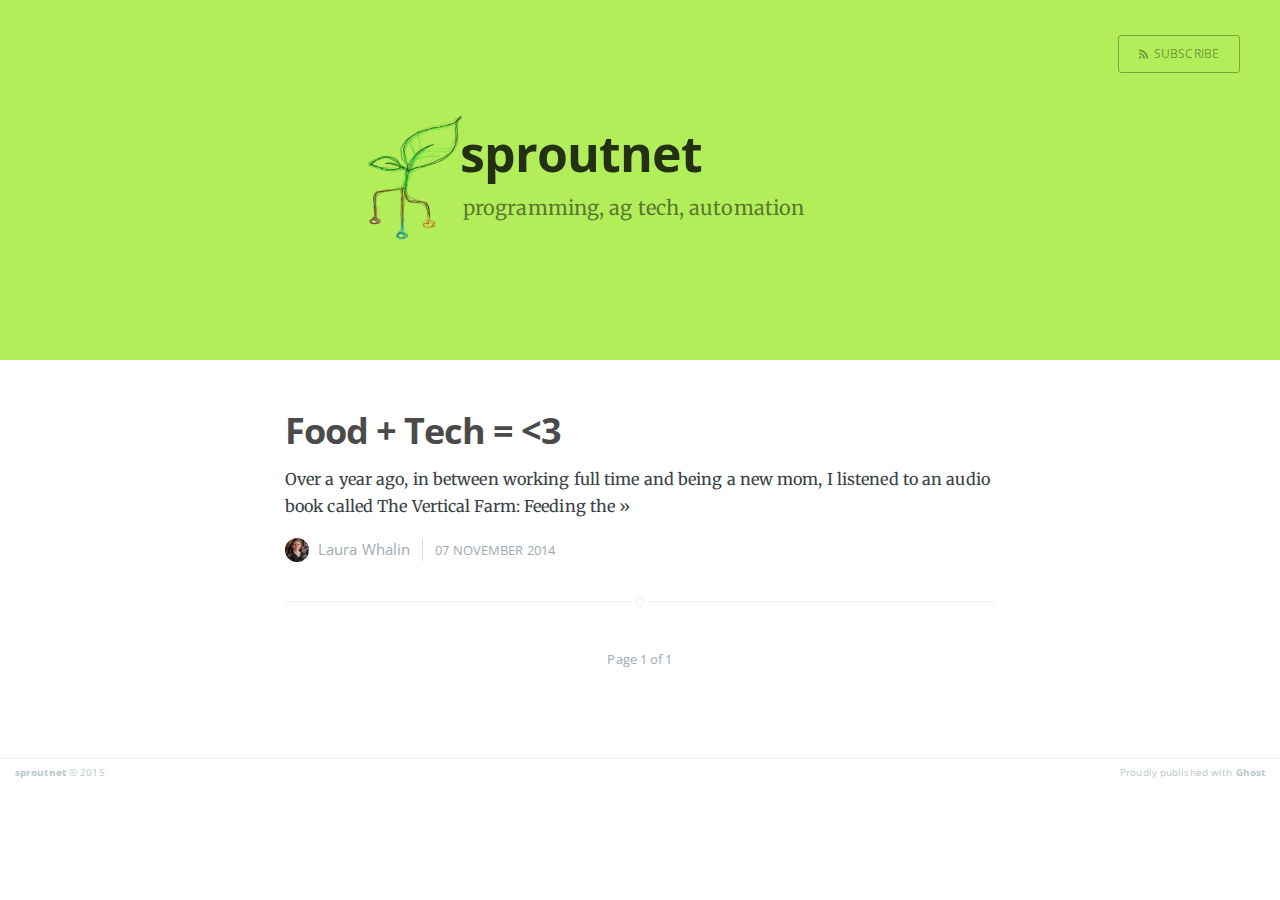
==== commit 1f930dac: "css changes" ====
--- a/index.html
+++ b/index.html
@@ -23,13 +23,17 @@
     
 <header class="main-header no-cover">
     <nav class="main-nav overlay clearfix">
-        <a class="blog-logo" href="http://localhost:2368"><img src="content/images/2015/03/Project-6-2.png" alt="Blog Logo"></a>
         <a class="subscribe-button icon-feed" href="http://localhost:2368/rss/">Subscribe</a>
     </nav>
     <div class="vertical">
         <div class="main-header-content inner">
-            <h1 class="page-title">sproutnet</h1>
-            <h2 class="page-description">programming, ag tech, automation</h2>
+            <!-- <div class="header-logo"> -->
+              <a class="blog-logo" href="http://localhost:2368"><img src="content/images/2015/03/Project-6-2.png" alt="Blog Logo"></a>
+            <!-- </div> -->
+            <!-- <div class="header-title"> -->
+              <h1 class="page-title">sproutnet</h1>
+              <h2 class="page-description">programming, ag tech, automation</h2>
+            <!-- </div> -->
         </div>
     </div>
     <a class="scroll-down icon-arrow-left" href="index.html#content" data-offset="-45"><span class="hidden">Scroll Down</span></a>
@@ -64,6 +68,7 @@
 
 </main>
 
+
     <footer class="site-footer clearfix">
          <section class="copyright"><a href="http://localhost:2368">sproutnet</a> © 2015</section>
          <section class="poweredby">Proudly published with <a href="https://ghost.org">Ghost</a></section>
--- a/assets/css/screen.css
+++ b/assets/css/screen.css
@@ -453,7 +453,7 @@
 .inner {
     position: relative;
     width: 80%;
-    max-width: 710px;
+    /*max-width: 710px;*/
     margin: 0 auto;
 }
 
@@ -475,6 +475,7 @@
     width: 100%;
     height: 100%;
     margin-bottom: 5rem;
+    /*text-align: center;*/
     background: #222 no-repeat center center;
     background-size: cover;
     overflow: hidden;
@@ -484,9 +485,9 @@
     width: 80%;
 }
 
-.main-header-content.inner {
+/*.main-header-content.inner {
   margin-left: 400px;
-}
+}*/
 
 .main-nav {
     position: relative;
@@ -566,7 +567,7 @@
     box-sizing: border-box;
     display: block;
     height: 150px;
-    padding: 1px 0 5px 0;
+    padding: 20px 0 5px 0;
     width: 100px;
     margin: -30px 0 0 235px;
 }
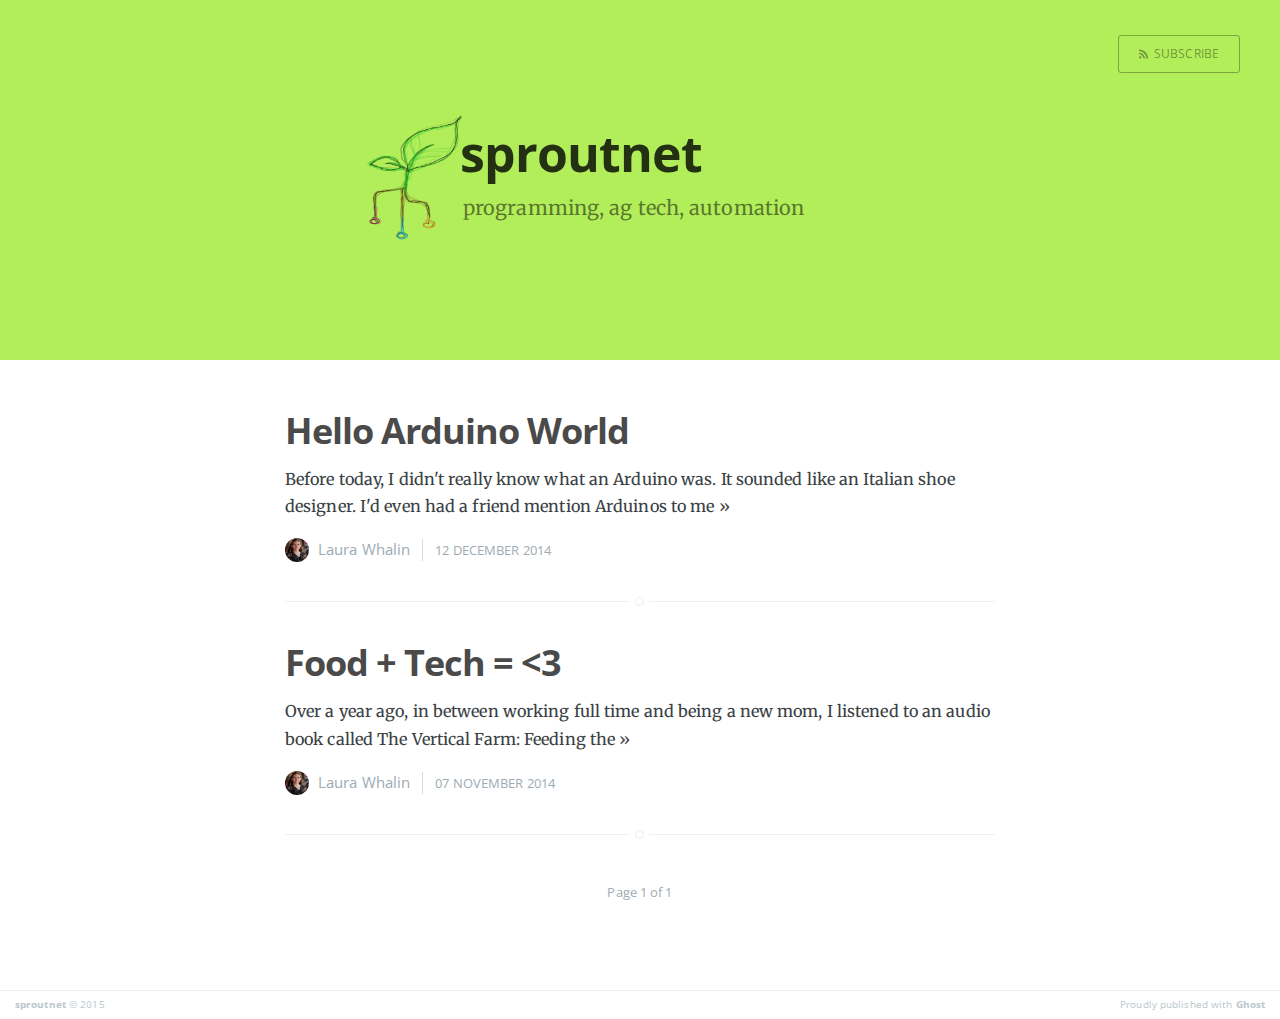
==== commit ef2f310e: "hello arduino world" ====
--- a/index.html
+++ b/index.html
@@ -49,6 +49,20 @@
     
     <article class="post">
         <header class="post-header">
+            <h2 class="post-title"><a href="arduino-love/">Hello Arduino World</a></h2>
+        </header>
+        <section class="post-excerpt">
+            <p>Before today, I didn't really know what an Arduino was. It sounded like an Italian shoe designer. I'd even had a friend mention Arduinos to me <a class="read-more" href="arduino-love/">»</a></p>
+        </section>
+        <footer class="post-meta">
+            <img class="author-thumb" src="content/images/2015/03/laurawindy.jpg" alt="Author image" nopin="nopin">
+            <a href="author/laura/">Laura Whalin</a>
+            
+            <time class="post-date" datetime="2014-12-12">12 December 2014</time>
+        </footer>
+    </article>
+    <article class="post">
+        <header class="post-header">
             <h2 class="post-title"><a href="food-tech/">Food + Tech = &lt;3</a></h2>
         </header>
         <section class="post-excerpt">
